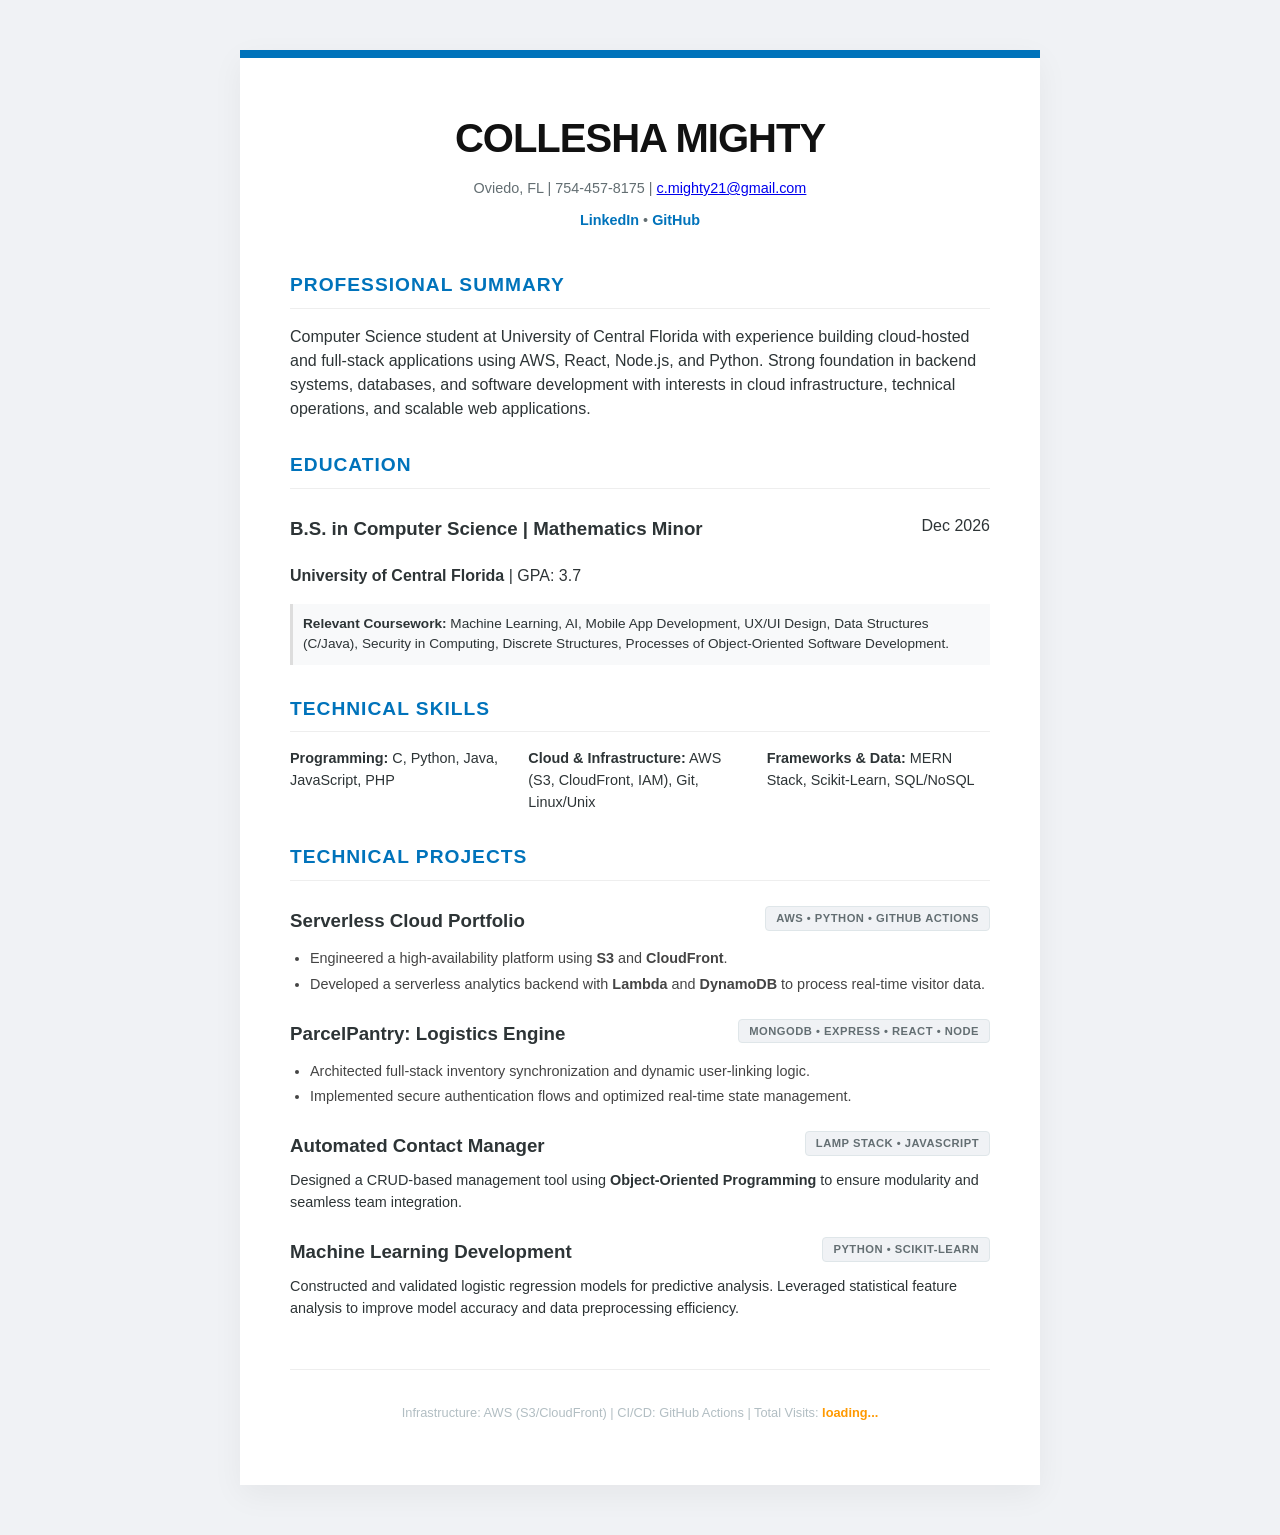
==== frontend/index.html @ 897d5527 "feat: changed 'website' to 'frontend'" ====
<!DOCTYPE html>
<html lang="en">
<head>
    <meta charset="UTF-8">
    <meta name="viewport" content="width=device-width, initial-scale=1.0">
    <title>Collesha Mighty | Cloud Resume</title>
    <link rel="stylesheet" href="style.css">
</head>
<body>
    <div class="container">
        <header>
            <h1>COLLESHA MIGHTY</h1>
            <div class="contact-info">
                <span>Oviedo, FL</span> | <span>754-457-8175</span> | 
                <a href="mailto:c.mighty21@gmail.com">c.mighty21@gmail.com</a>
                <div class="social-links">
                     <a href="https://www.linkedin.com/in/collesha-mighty-482b72227/">LinkedIn</a> • <a href="https://github.com/collesha">GitHub</a>
            </div>
        </div>
        </header>

        <section id="objective">
            <h2>Professional Summary</h2>
            <p> Computer Science student at University of Central Florida with experience building cloud-hosted and full-stack applications
                using AWS, React, Node.js, and Python. Strong foundation in backend systems, databases, and software development with interests in cloud infrastructure, technical operations, and scalable web applications.</p> 
        </section>

        <section id="education">
            <h2>Education</h2>
            <div class="entry">
                <div class="entry-header">
                    <h3>B.S. in Computer Science | Mathematics Minor</h3>
                <span>Dec 2026</span>
            </div>
            <p><strong>University of Central Florida</strong> | GPA: 3.7</p>
                <p class="coursework"><strong>Relevant Coursework:</strong> Machine Learning, AI, Mobile App Development, UX/UI Design, 
                    Data Structures (C/Java), Security in Computing, Discrete Structures, Processes of Object-Oriented Software Development.</p>
            </div>
        </section>

        <section id="skills">
            <h2>Technical Skills</h2>
            <div class="skills-grid">
            <div class="skill-category">
                <strong>Programming:</strong> C, Python, Java, JavaScript, PHP
            </div>
            <div class="skill-category">
                <strong>Cloud & Infrastructure:</strong> AWS (S3, CloudFront, IAM), Git, Linux/Unix
            </div>
            <div class="skill-category">
                <strong>Frameworks & Data:</strong> MERN Stack, Scikit-Learn, SQL/NoSQL
            </div>
        </div>
        </section>

<section id="projects">
        <h2>Technical Projects</h2>

        <div class="entry">
<div class="entry-header">
            <h3>Serverless Cloud Portfolio</h3>
            <span class="tech-tag">AWS • Python • GitHub Actions</span>
        </div>
        <ul>
        <li>Engineered a high-availability platform using <strong>S3</strong> and <strong>CloudFront</strong>. </li>
        <li> Developed a serverless analytics backend with <strong>Lambda</strong> and <strong>DynamoDB</strong> to process real-time visitor data.</li>
        </ul>
    </div>

    <div class="entry">
        <div class="entry-header">
            <h3>ParcelPantry: Logistics Engine</h3>
            <span class="tech-tag">MongoDB • Express • React • Node</span>
        </div>
        <ul>
            <li>Architected full-stack inventory synchronization and dynamic user-linking logic.</li>
            <li>Implemented secure authentication flows and optimized real-time state management.</li>
        </ul>
    </div>

    <div class="entry">
        <div class="entry-header">
            <h3>Automated Contact Manager</h3>
            <span class="tech-tag">LAMP Stack • JavaScript</span>
        </div>
        <p>Designed a CRUD-based management tool using <strong>Object-Oriented Programming</strong> to ensure modularity and seamless team integration.</p>
    </div>

    <div class="entry">
        <div class="entry-header">
            <h3>Machine Learning Development</h3>
            <span class="tech-tag">Python • Scikit-Learn</span>
        </div>
            <p>Constructed and validated logistic regression models for predictive analysis. Leveraged statistical feature analysis to improve model accuracy and data preprocessing efficiency.</p>
        </div>
    </section>

    <footer>
        <p>Infrastructure: AWS (S3/CloudFront) | CI/CD: GitHub Actions | Total Visits: <span id="counter">loading...</span></p>
    </footer>
</div>
</body>
</html>
---- frontend/style.css ----
:root {
    --primary: #0073bb; 
    --accent: #ff9900; 
    --text: #2d3436;
    --bg: #f0f2f5;
}
body {
    font-family: 'Inter', -apple-system, sans-serif;
    line-height: 1.5;
    color: var(--text);
    max-width: 800px;
    margin: 0 auto;
    padding: 50px 20px;
    background-color: var(--bg);
}

.container {
    max-width: 850px;
    margin: 0 auto;
    background: white;
    padding: 50px;
    border-top: 8px solid var(--primary);
    box-shadow: 0 10px 30px rgba(0,0,0,0.05);
}

header {
    text-align: center;
    margin-bottom: 40px;
}
header h1 {
    font-size: 2.5rem;
    letter-spacing: -1px;
    color: #111;
    margin: 0;
}

.contact-info { font-size: 0.9rem; color: #636e72; margin-top: 10px; }
.social-links { margin-top: 10px; }
.social-links a { color: var(--primary); text-decoration: none; font-weight: 600; }

h2 { 
font-size: 1.2rem;
    text-transform: uppercase;
    letter-spacing: 1px;
    color: var(--primary);
    border-bottom: 1px solid #eee;
    padding-bottom: 8px;
    margin-top: 30px;
} 
.entry-header {
    display: flex;
    justify-content: space-between;
    align-items: baseline;
}

h3 { margin: 10px 0 5px 0; color: #2d3436;}
.coursework {
    font-size: 0.85rem;
    background: #f8f9fa;
    padding: 10px;
    border-left: 3px solid #ddd;
}

.skills-grid {
    display: grid;
    grid-template-columns: repeat(auto-fit, minmax(200px, 1fr));
    gap: 15px;
    font-size: 0.9rem;
}

footer {
    margin-top: 50px;
    padding-top: 20px;
    border-top: 1px solid #eee;
    text-align: center;
    font-size: 0.8rem;
    color: #b2bec3;
}
#counter {
    font-weight: bold;
    color: var(--accent);
}


.entry-header {
    display: flex;
    justify-content: space-between;
    align-items: center; /* Changed from baseline to center for better tag alignment */
    margin-bottom: 5px;
}

.tech-tag {
    font-size: 0.7rem;
    color: #636e72;
    background: #f0f2f5;
    padding: 3px 10px;
    border-radius: 4px;
    font-weight: 600;
    text-transform: uppercase;
    letter-spacing: 0.5px;
    border: 1px solid #dfe6e9;
}

#projects ul {
    margin-top: 8px;
    padding-left: 20px;
    font-size: 0.9rem;
    color: #444;
}

#projects li {
    margin-bottom: 4px;
}

#projects p {
    margin-top: 5px;
    font-size: 0.9rem;
}
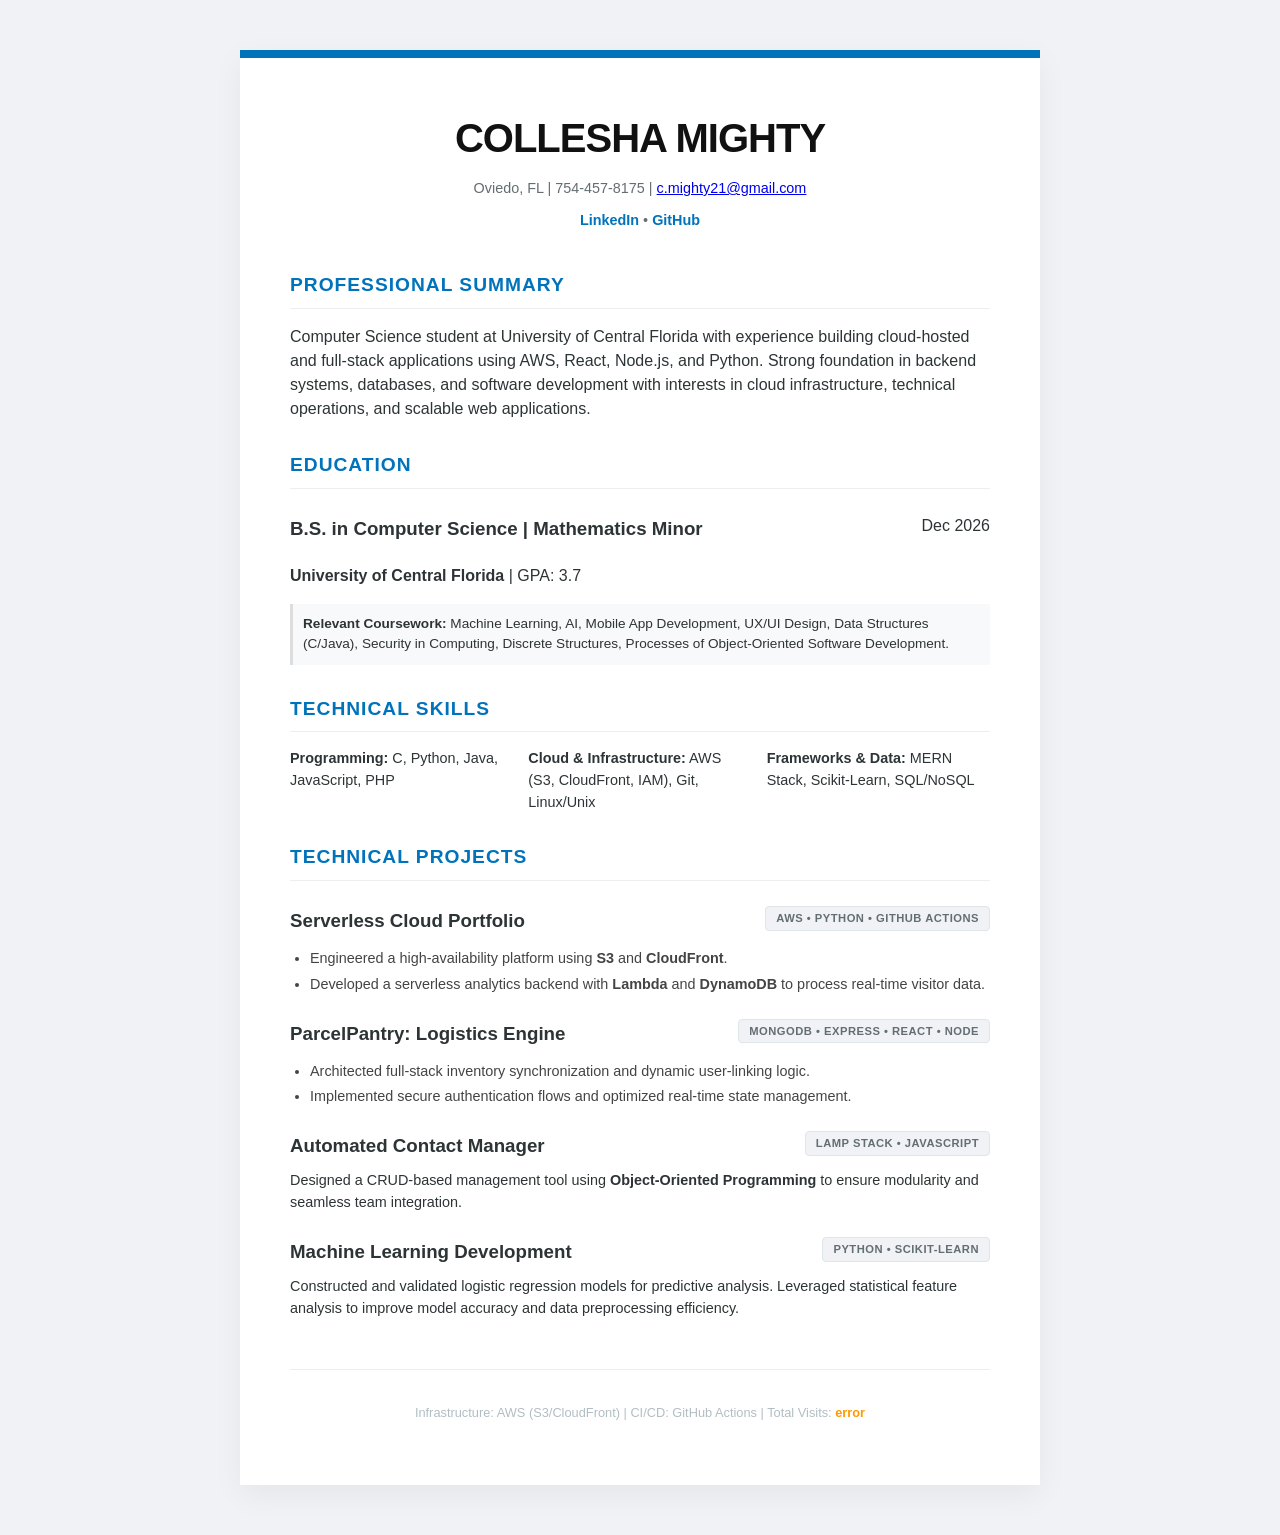
==== commit 1b975209: "feat: add visitor count functionality with API integration" ====
--- a/frontend/index.html
+++ b/frontend/index.html
@@ -99,5 +99,6 @@
         <p>Infrastructure: AWS (S3/CloudFront) | CI/CD: GitHub Actions | Total Visits: <span id="counter">loading...</span></p>
     </footer>
 </div>
+<script src="counter.js"></script>
 </body>
 </html>
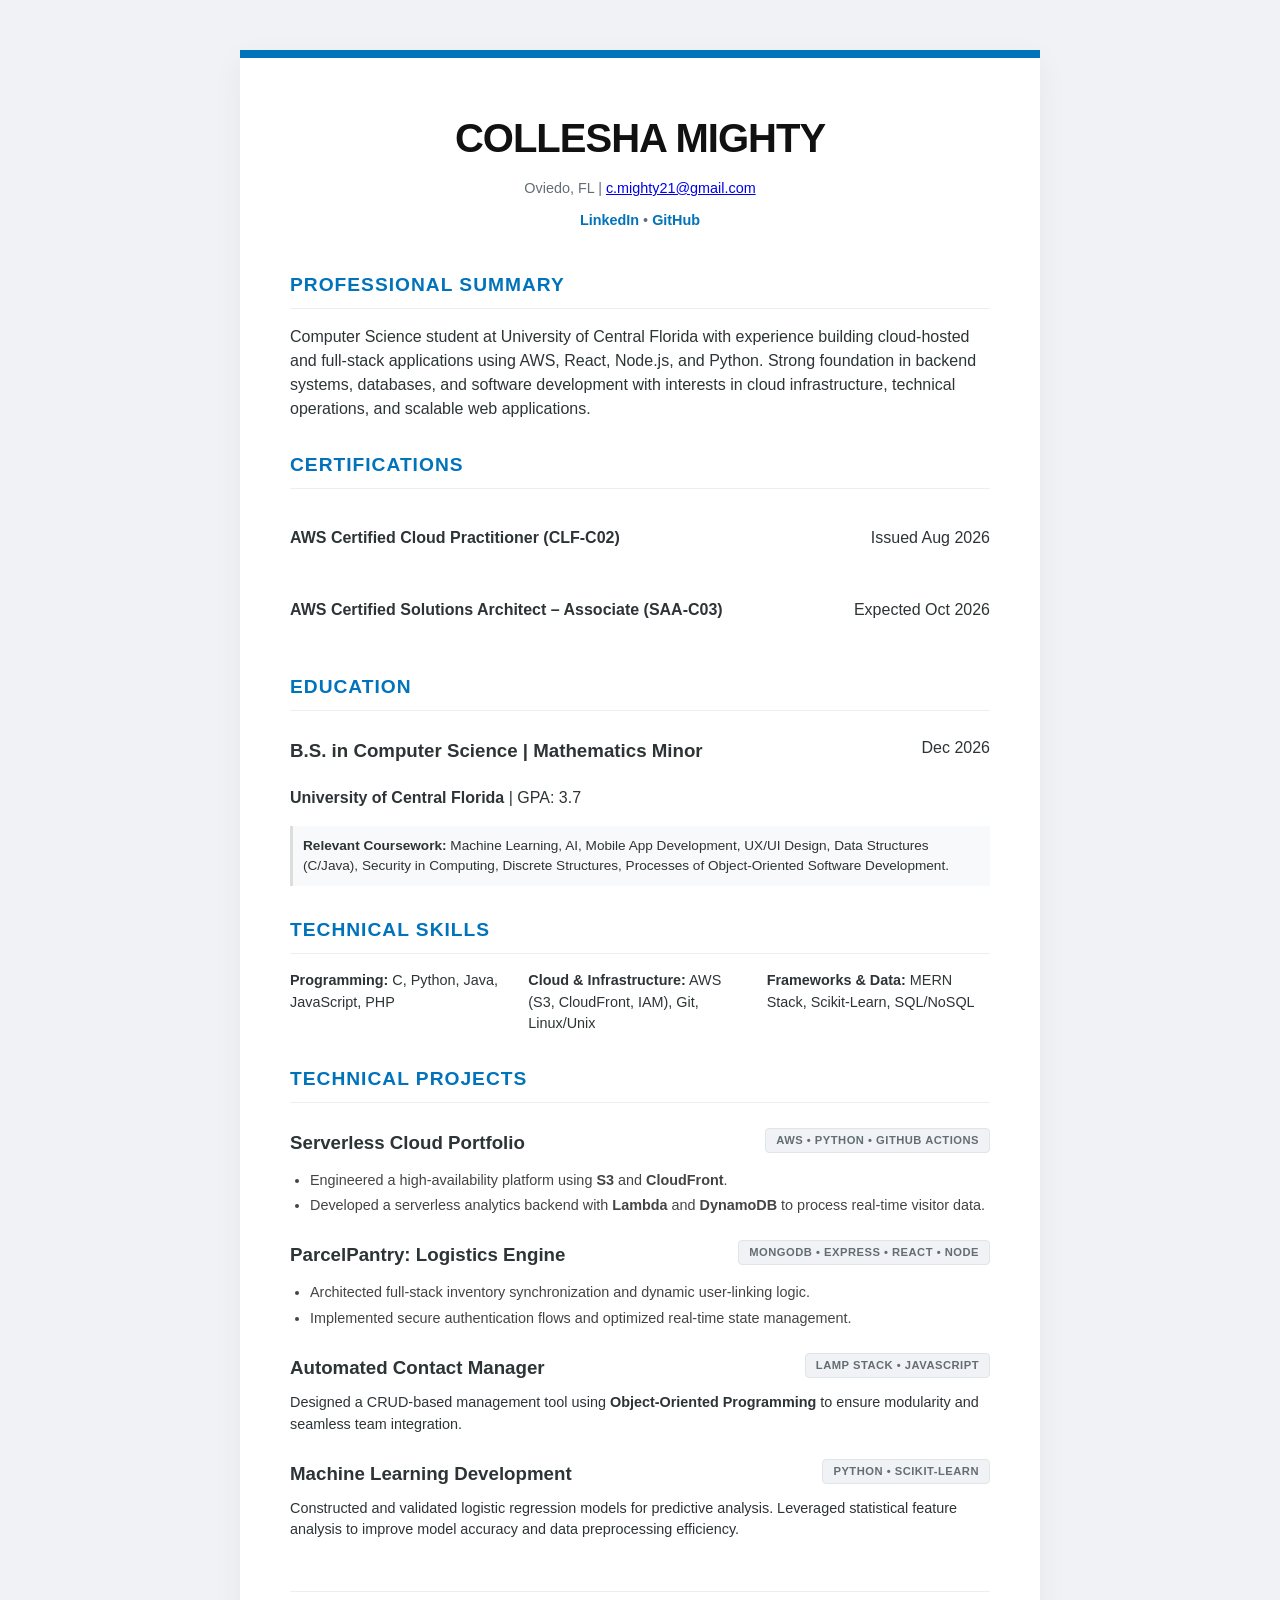
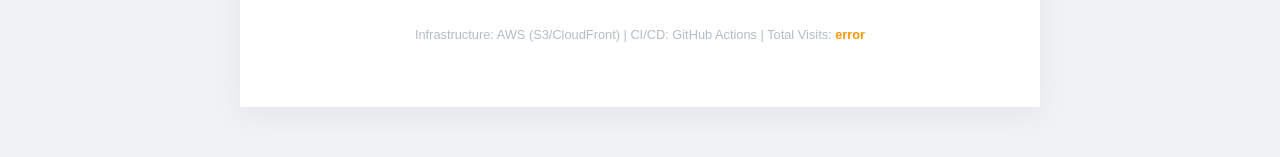
==== commit 6ea6d545: "feat: enhance personal portfolio layout and add certification details" ====
--- a/frontend/index.html
+++ b/frontend/index.html
@@ -11,18 +11,33 @@
         <header>
             <h1>COLLESHA MIGHTY</h1>
             <div class="contact-info">
-                <span>Oviedo, FL</span> | <span>754-457-8175</span> | 
-                <a href="mailto:c.mighty21@gmail.com">c.mighty21@gmail.com</a>
+                <span>Oviedo, FL | 
+                <a href="mailto:c.mighty21@gmail.com">c.mighty21@gmail.com</a></span>
                 <div class="social-links">
                      <a href="https://www.linkedin.com/in/collesha-mighty-482b72227/">LinkedIn</a> • <a href="https://github.com/collesha">GitHub</a>
+                </div>
             </div>
-        </div>
         </header>
 
         <section id="objective">
             <h2>Professional Summary</h2>
-            <p> Computer Science student at University of Central Florida with experience building cloud-hosted and full-stack applications
-                using AWS, React, Node.js, and Python. Strong foundation in backend systems, databases, and software development with interests in cloud infrastructure, technical operations, and scalable web applications.</p> 
+            <p>Computer Science student at University of Central Florida with experience building cloud-hosted and full-stack applications using AWS, React, Node.js, and Python. Strong foundation in backend systems, databases, and software development with interests in cloud infrastructure, technical operations, and scalable web applications.</p> 
+        </section>
+
+        <section id="certifications">
+            <h2>Certifications</h2>
+            <div class="entry">
+                <div class="entry-header">
+                    <h4>AWS Certified Cloud Practitioner (CLF-C02)</h4>
+                    <span>Issued Aug 2026</span>
+                </div>
+            </div>
+            <div class="entry">
+                <div class="entry-header">
+                    <h4>AWS Certified Solutions Architect – Associate (SAA-C03)</h4>
+                    <span>Expected Oct 2026</span>
+                </div>
+            </div>
         </section>
 
         <section id="education">
@@ -30,75 +45,74 @@
             <div class="entry">
                 <div class="entry-header">
                     <h3>B.S. in Computer Science | Mathematics Minor</h3>
-                <span>Dec 2026</span>
-            </div>
-            <p><strong>University of Central Florida</strong> | GPA: 3.7</p>
-                <p class="coursework"><strong>Relevant Coursework:</strong> Machine Learning, AI, Mobile App Development, UX/UI Design, 
-                    Data Structures (C/Java), Security in Computing, Discrete Structures, Processes of Object-Oriented Software Development.</p>
+                    <span>Dec 2026</span>
+                </div>
+                <p><strong>University of Central Florida</strong> | GPA: 3.7</p>
+                <p class="coursework"><strong>Relevant Coursework:</strong> Machine Learning, AI, Mobile App Development, UX/UI Design, Data Structures (C/Java), Security in Computing, Discrete Structures, Processes of Object-Oriented Software Development.</p>
             </div>
         </section>
 
         <section id="skills">
             <h2>Technical Skills</h2>
             <div class="skills-grid">
-            <div class="skill-category">
-                <strong>Programming:</strong> C, Python, Java, JavaScript, PHP
+                <div class="skill-category">
+                    <strong>Programming:</strong> C, Python, Java, JavaScript, PHP
+                </div>
+                <div class="skill-category">
+                    <strong>Cloud & Infrastructure:</strong> AWS (S3, CloudFront, IAM), Git, Linux/Unix
+                </div>
+                <div class="skill-category">
+                    <strong>Frameworks & Data:</strong> MERN Stack, Scikit-Learn, SQL/NoSQL
+                </div>
             </div>
-            <div class="skill-category">
-                <strong>Cloud & Infrastructure:</strong> AWS (S3, CloudFront, IAM), Git, Linux/Unix
-            </div>
-            <div class="skill-category">
-                <strong>Frameworks & Data:</strong> MERN Stack, Scikit-Learn, SQL/NoSQL
-            </div>
-        </div>
         </section>
 
-<section id="projects">
-        <h2>Technical Projects</h2>
+        <section id="projects">
+            <h2>Technical Projects</h2>
 
-        <div class="entry">
-<div class="entry-header">
-            <h3>Serverless Cloud Portfolio</h3>
-            <span class="tech-tag">AWS • Python • GitHub Actions</span>
-        </div>
-        <ul>
-        <li>Engineered a high-availability platform using <strong>S3</strong> and <strong>CloudFront</strong>. </li>
-        <li> Developed a serverless analytics backend with <strong>Lambda</strong> and <strong>DynamoDB</strong> to process real-time visitor data.</li>
-        </ul>
+            <div class="entry">
+                <div class="entry-header">
+                    <h3>Serverless Cloud Portfolio</h3>
+                    <span class="tech-tag">AWS • Python • GitHub Actions</span>
+                </div>
+                <ul>
+                    <li>Engineered a high-availability platform using <strong>S3</strong> and <strong>CloudFront</strong>.</li>
+                    <li>Developed a serverless analytics backend with <strong>Lambda</strong> and <strong>DynamoDB</strong> to process real-time visitor data.</li>
+                </ul>
+            </div>
+
+            <div class="entry">
+                <div class="entry-header">
+                    <h3>ParcelPantry: Logistics Engine</h3>
+                    <span class="tech-tag">MongoDB • Express • React • Node</span>
+                </div>
+                <ul>
+                    <li>Architected full-stack inventory synchronization and dynamic user-linking logic.</li>
+                    <li>Implemented secure authentication flows and optimized real-time state management.</li>
+                </ul>
+            </div>
+
+            <div class="entry">
+                <div class="entry-header">
+                    <h3>Automated Contact Manager</h3>
+                    <span class="tech-tag">LAMP Stack • JavaScript</span>
+                </div>
+                <p>Designed a CRUD-based management tool using <strong>Object-Oriented Programming</strong> to ensure modularity and seamless team integration.</p>
+            </div>
+
+            <div class="entry">
+                <div class="entry-header">
+                    <h3>Machine Learning Development</h3>
+                    <span class="tech-tag">Python • Scikit-Learn</span>
+                </div>
+                <p>Constructed and validated logistic regression models for predictive analysis. Leveraged statistical feature analysis to improve model accuracy and data preprocessing efficiency.</p>
+            </div>
+        </section>
+
+        <footer>
+            <p>Infrastructure: AWS (S3/CloudFront) | CI/CD: GitHub Actions | Total Visits: <span id="counter">loading...</span></p>
+        </footer>
     </div>
-
-    <div class="entry">
-        <div class="entry-header">
-            <h3>ParcelPantry: Logistics Engine</h3>
-            <span class="tech-tag">MongoDB • Express • React • Node</span>
-        </div>
-        <ul>
-            <li>Architected full-stack inventory synchronization and dynamic user-linking logic.</li>
-            <li>Implemented secure authentication flows and optimized real-time state management.</li>
-        </ul>
-    </div>
-
-    <div class="entry">
-        <div class="entry-header">
-            <h3>Automated Contact Manager</h3>
-            <span class="tech-tag">LAMP Stack • JavaScript</span>
-        </div>
-        <p>Designed a CRUD-based management tool using <strong>Object-Oriented Programming</strong> to ensure modularity and seamless team integration.</p>
-    </div>
-
-    <div class="entry">
-        <div class="entry-header">
-            <h3>Machine Learning Development</h3>
-            <span class="tech-tag">Python • Scikit-Learn</span>
-        </div>
-            <p>Constructed and validated logistic regression models for predictive analysis. Leveraged statistical feature analysis to improve model accuracy and data preprocessing efficiency.</p>
-        </div>
-    </section>
-
-    <footer>
-        <p>Infrastructure: AWS (S3/CloudFront) | CI/CD: GitHub Actions | Total Visits: <span id="counter">loading...</span></p>
-    </footer>
-</div>
-<script src="counter.js"></script>
+    <script src="counter.js"></script>
 </body>
 </html>
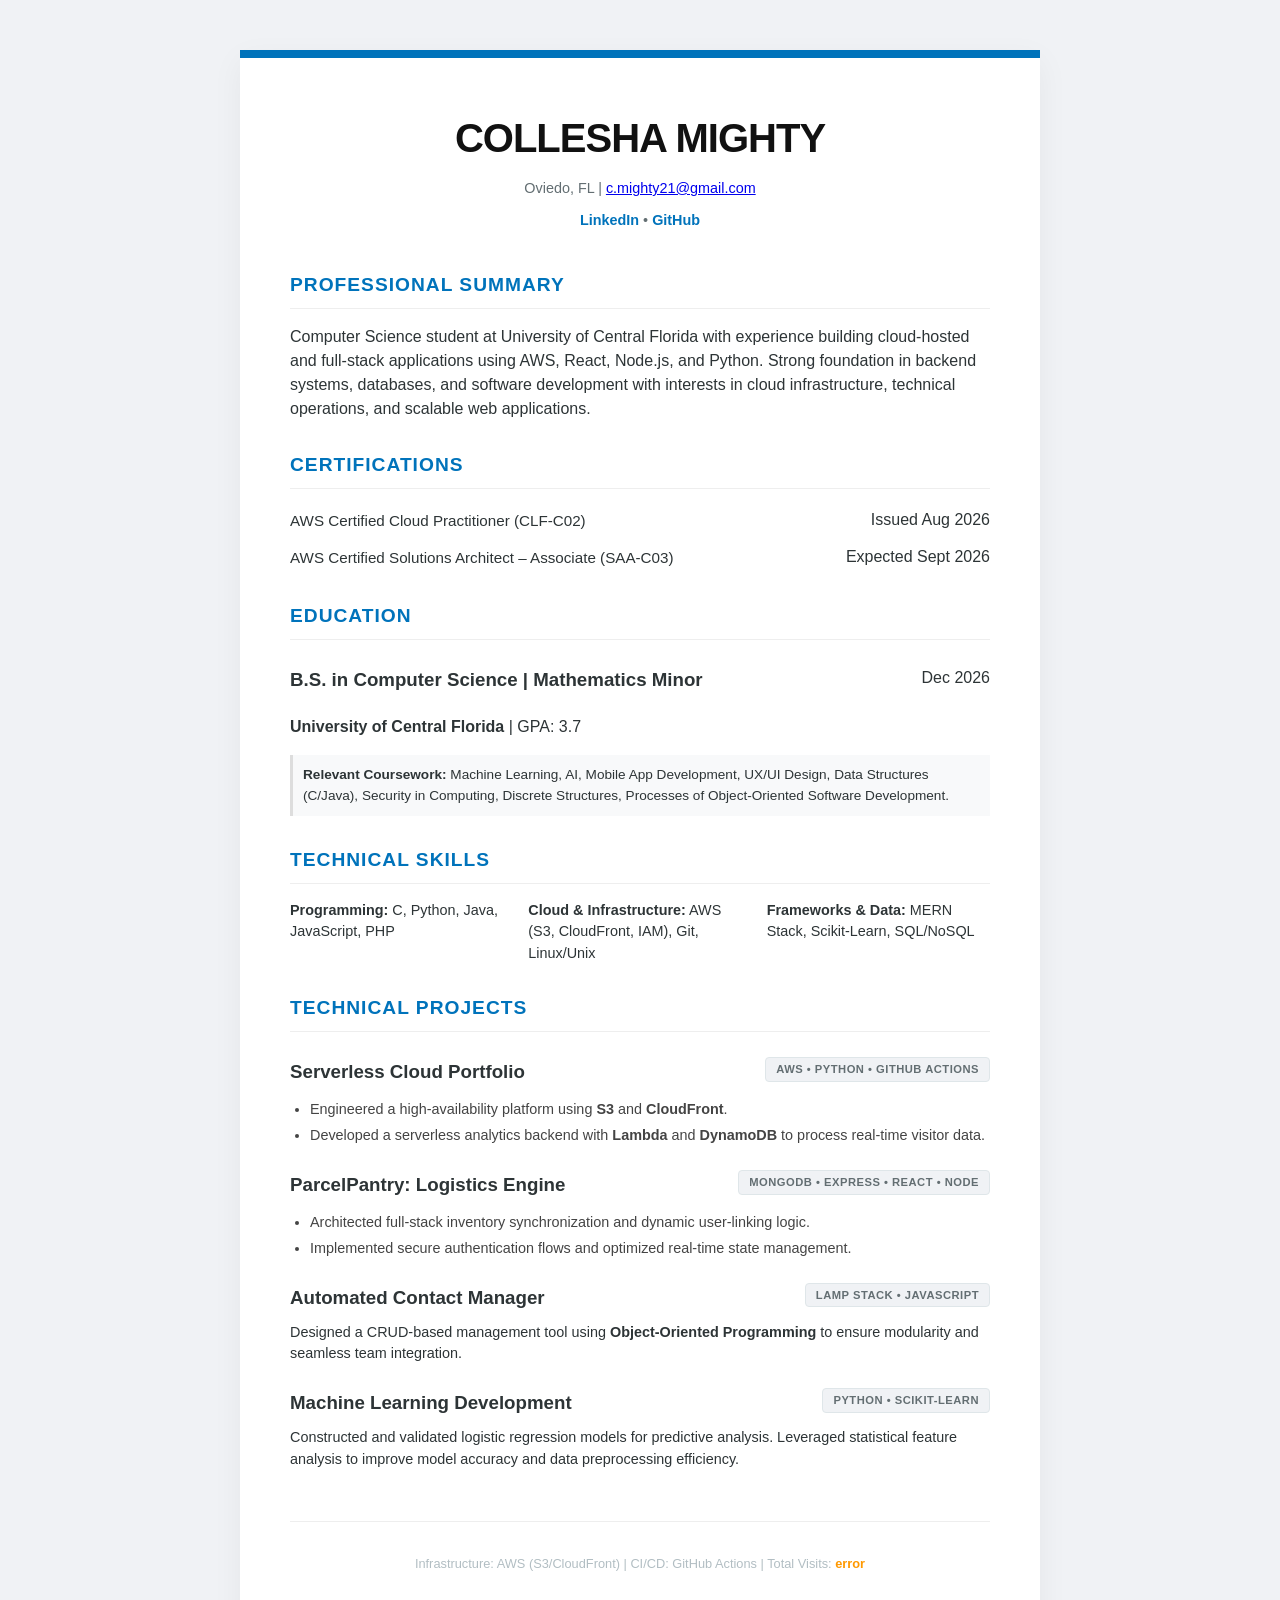
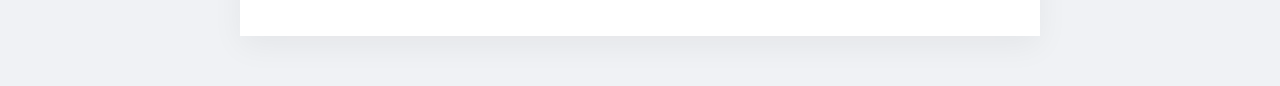
==== commit d5028a11: "fix: update expected date for AWS Certified Solutions Architect certification" ====
--- a/frontend/index.html
+++ b/frontend/index.html
@@ -35,7 +35,7 @@
             <div class="entry">
                 <div class="entry-header">
                     <h4>AWS Certified Solutions Architect – Associate (SAA-C03)</h4>
-                    <span>Expected Oct 2026</span>
+                    <span>Expected Sept 2026</span>
                 </div>
             </div>
         </section>
--- a/frontend/style.css
+++ b/frontend/style.css
@@ -115,4 +115,15 @@
 #projects p {
     margin-top: 5px;
     font-size: 0.9rem;
+}
+
+#certifications h4 {
+    margin: 5px 0 3px 0;
+    font-size: 0.95rem;
+    font-weight: 500;
+    color: #2d3436;
+}
+
+#certifications .entry {
+    margin-bottom: 6px;
 }
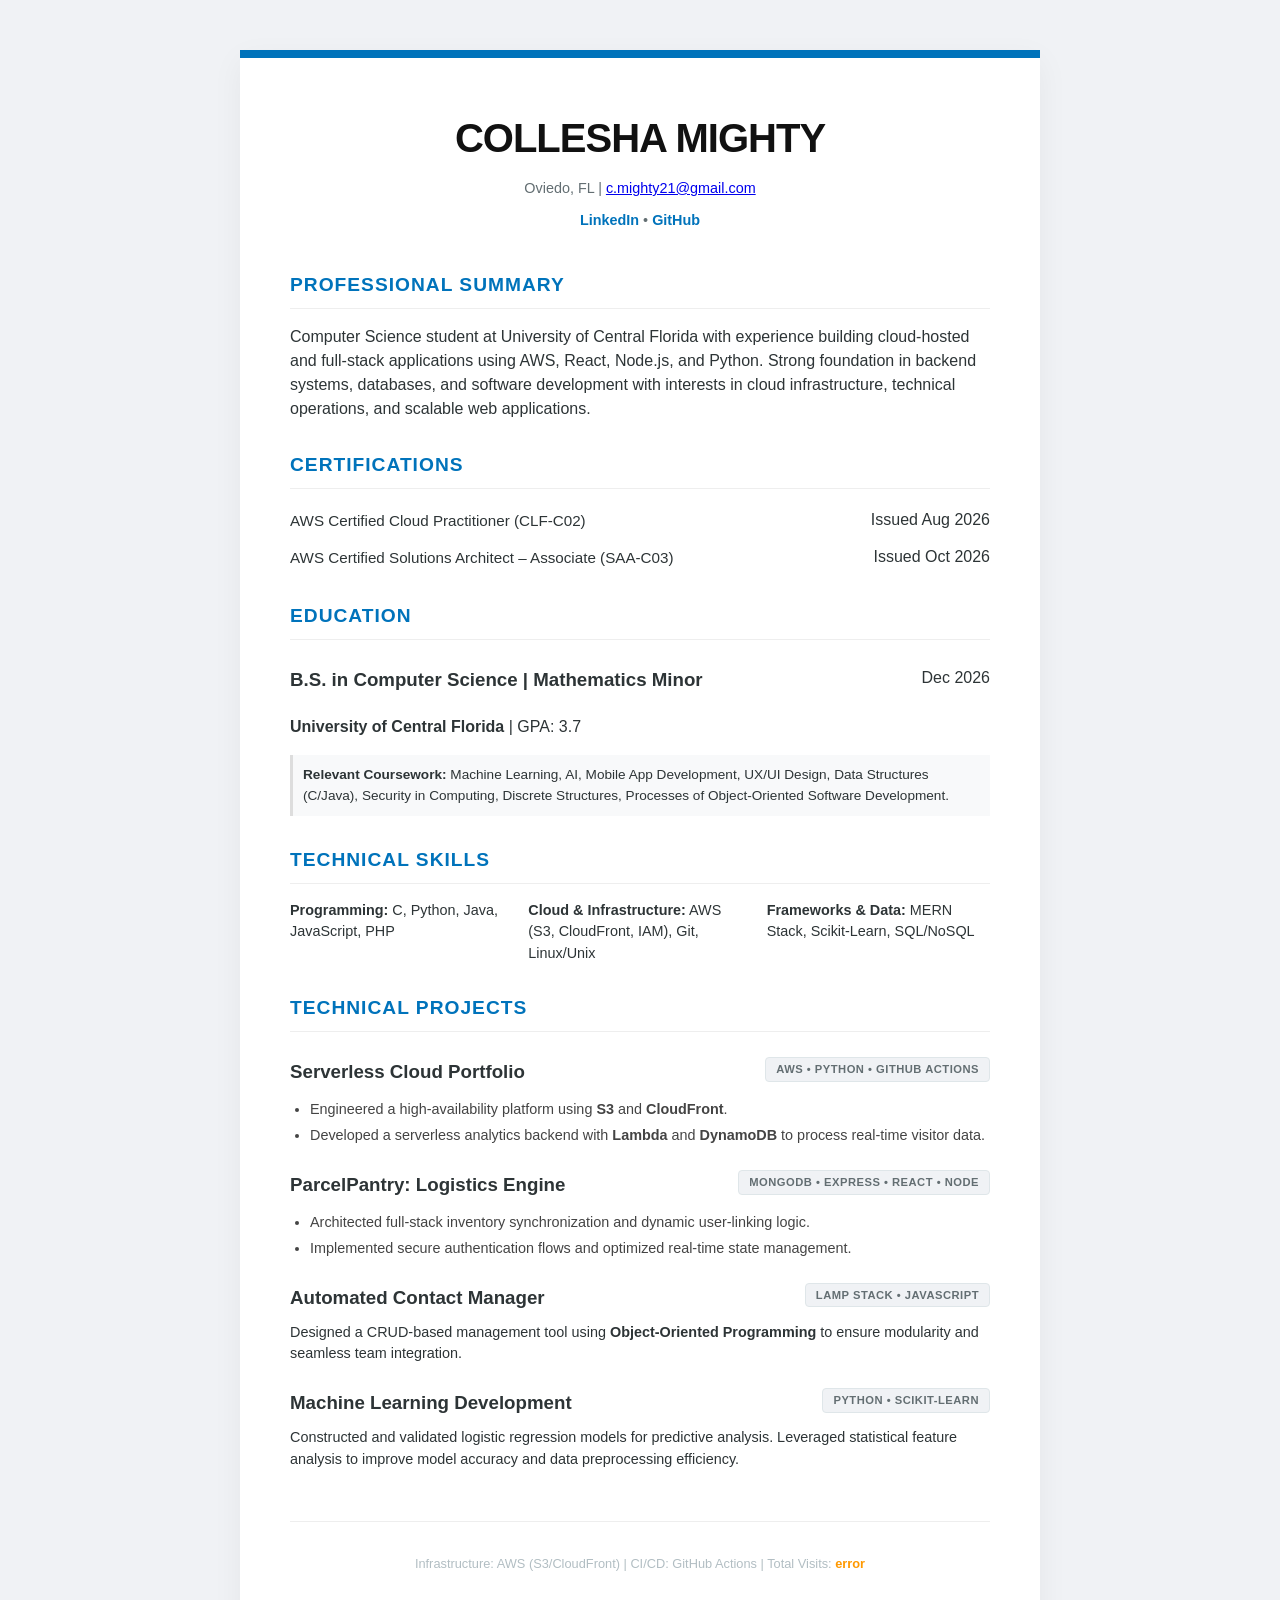
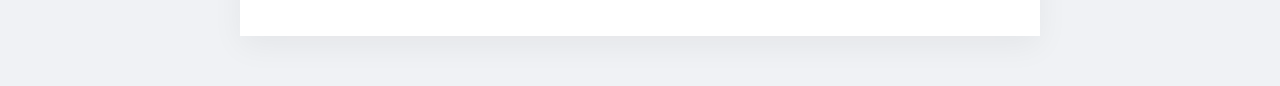
==== commit fc8c8233: "Update certification issue date in index.html" ====
--- a/frontend/index.html
+++ b/frontend/index.html
@@ -35,7 +35,7 @@
             <div class="entry">
                 <div class="entry-header">
                     <h4>AWS Certified Solutions Architect – Associate (SAA-C03)</h4>
-                    <span>Expected Sept 2026</span>
+                    <span>Issued Oct 2026</span>
                 </div>
             </div>
         </section>
@@ -115,4 +115,4 @@
     </div>
     <script src="counter.js"></script>
 </body>
-</html>+</html>
